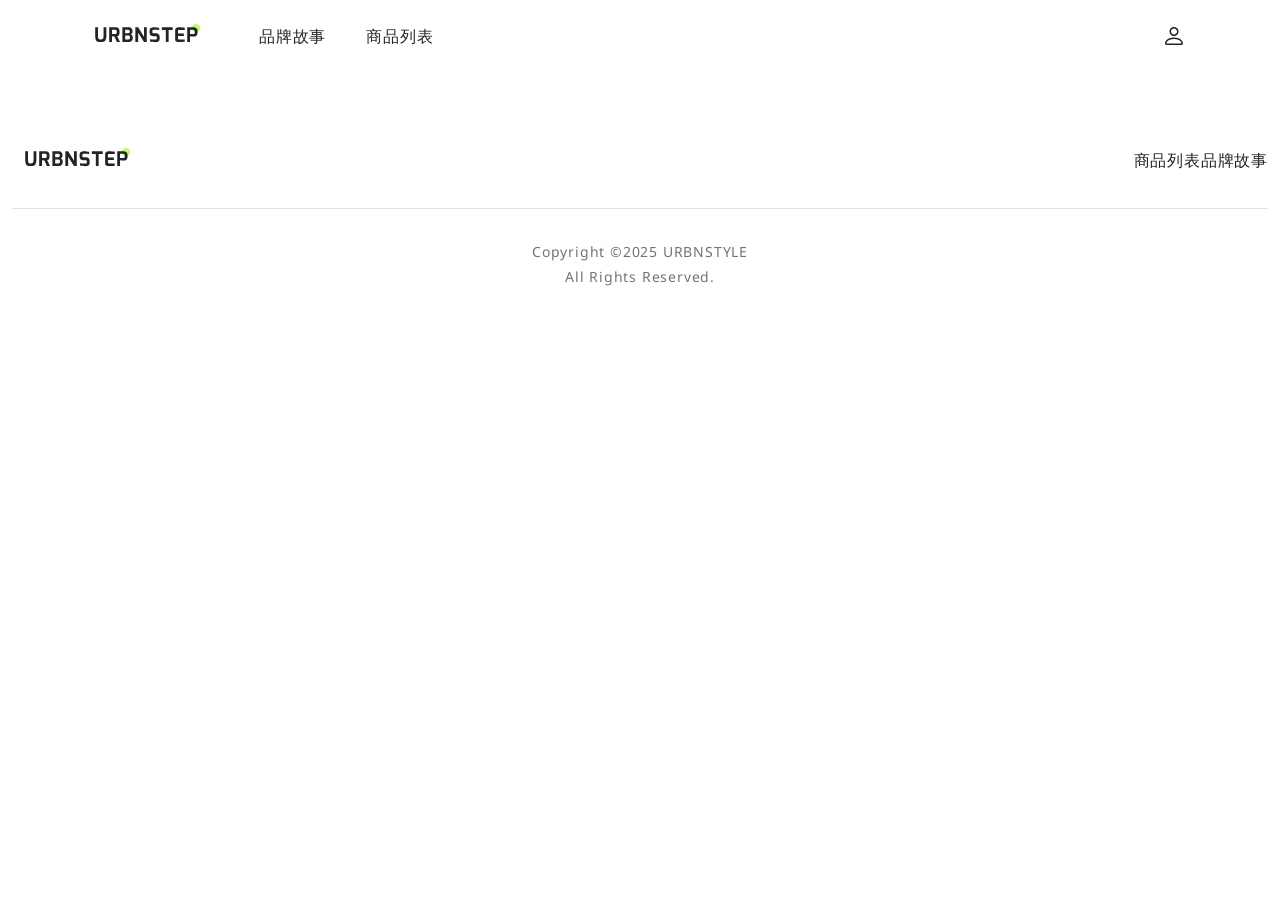
==== favorite.html @ 019b4534 "feat:新增 favorite 分支、新增 favorite.html" ====
<!doctype html>
<html lang="en">
  <head>
    <meta charset="UTF-8" />
    <meta name="viewport" content="width=device-width, initial-scale=1.0" />
    <title>Nelson的部落格</title>
    <link rel="preconnect" href="https://fonts.googleapis.com" />
    <link rel="preconnect" href="https://fonts.gstatic.com" crossorigin />
    <!-- GoogleFont -->
    <link
      href="https://fonts.googleapis.com/css2?family=Noto+Sans:ital,wght@0,100..900;1,100..900&display=swap"
      rel="stylesheet"
    />
    <link
      rel="stylesheet"
      href="https://fonts.googleapis.com/css2?family=Material+Symbols+Outlined"
    />
    <!-- BS5 CDN -->
    <link
      rel="stylesheet"
      href="https://cdn.jsdelivr.net/npm/bootstrap-icons@1.13.1/font/bootstrap-icons.min.css"
    />
    <link
      href="https://cdn.jsdelivr.net/npm/bootstrap@5.3.8/dist/css/bootstrap.min.css"
      rel="stylesheet"
      integrity="sha384-sRIl4kxILFvY47J16cr9ZwB07vP4J8+LH7qKQnuqkuIAvNWLzeN8tE5YBujZqJLB"
      crossorigin="anonymous"
    />
    <link rel="stylesheet" href="./css/main.css" />
  </head>
  <body>
    <!-- header -->
    <!-- 選單、會員按鈕、hero -->
    <header>
      <!-- 選單、會員按鈕 -->
      <!-- 桌面版 -->
      <nav class="container d-flex justify-content-between py-md3 p-7">
        <!-- 選單 -->
        <ul class="list-unstyled d-flex align-items-center">
          <li class="me-5">
            <a href="index.html">
              <h1>
                <img
                  src="./img/svg/logo/logo.svg"
                  alt="品牌標誌"
                  title="品牌標誌"
                />
              </h1>
            </a>
          </li>
          <li class="me-6 d-flex align-items-center main-nav d-none d-sm-flex">
            <a class="py-7 fw-medium me-6" href="＃">品牌故事</a>
            <a class="py-7 fw-medium me-6" href="#">商品列表</a>
          </li>
        </ul>
        <!-- 會員按鈕 -->
        <a class="p-7" href="#">
          <img
            src="./img/svg/icon/person.svg"
            alt="會員標誌"
            title="會員標誌"
          />
        </a>
      </nav>
      <!-- 手機版 -->
      <nav>
        <ul class="list-unstyled d-flex d-sm-none text-center">
          <li class="w-100">
            <a
              class="py-7 fw-medium w-100 bg-primary-100 nav-phone active"
              href="＃"
              >品牌故事</a
            >
          </li>
          <li class="w-100">
            <a class="py-7 fw-medium bg-primary-100 w-100 nav-phone" href="#"
              >商品列表</a
            >
          </li>
        </ul>
      </nav>
    </header>
    <!-- footer -->
    <!-- 優惠資訊、CTA、主選單、所有權 -->
    <footer>
      <!-- 主選單、所有權 -->
      <section class="py-sm-9 py-10 px-7">
        <!-- 主選單 -->
        <nav class="mb-4">
          <ul
            class="list-unstyled d-flex justify-content-between align-items-sm-center flex-sm-row flex-column"
          >
            <li class="mb-sm-0 mb-2">
              <a href="index.html">
                <img
                  src="./img/svg/logo/logo.svg"
                  alt="品牌標誌"
                  title="品牌標誌"
                />
              </a>
            </li>
            <li>
              <ul
                class="list-unstyled footer-nav d-flex flex-sm-row flex-column ms-7 ms-sm-0"
              >
                <li class="me-sm-6 me-0 py-7">
                  <a class="text-neutral-900 fw-medium" href="#">商品列表</a>
                </li>
                <li class="me-sm-6 me-0 py-7">
                  <a class="text-neutral-900 fw-medium" href="#">品牌故事</a>
                </li>
              </ul>
            </li>
          </ul>
        </nav>
        <!-- 所有權 -->
        <div class="pt-10 text-center border-top border-neutral-300">
          <div class="mb-1">
            <p class="text-neutral-600 fs-7 fw-normal">
              Copyright ©2025 URBNSTYLE
            </p>
          </div>
          <p class="text-neutral-600 fs-7 fw-normal">All Rights Reserved.</p>
        </div>
      </section>
    </footer>
  </body>
</html>
---- css/main.css ----
@import "variables.css";
@import "reset.css";
@import "utilities.css";
@import "components.css";
@import "page.css";
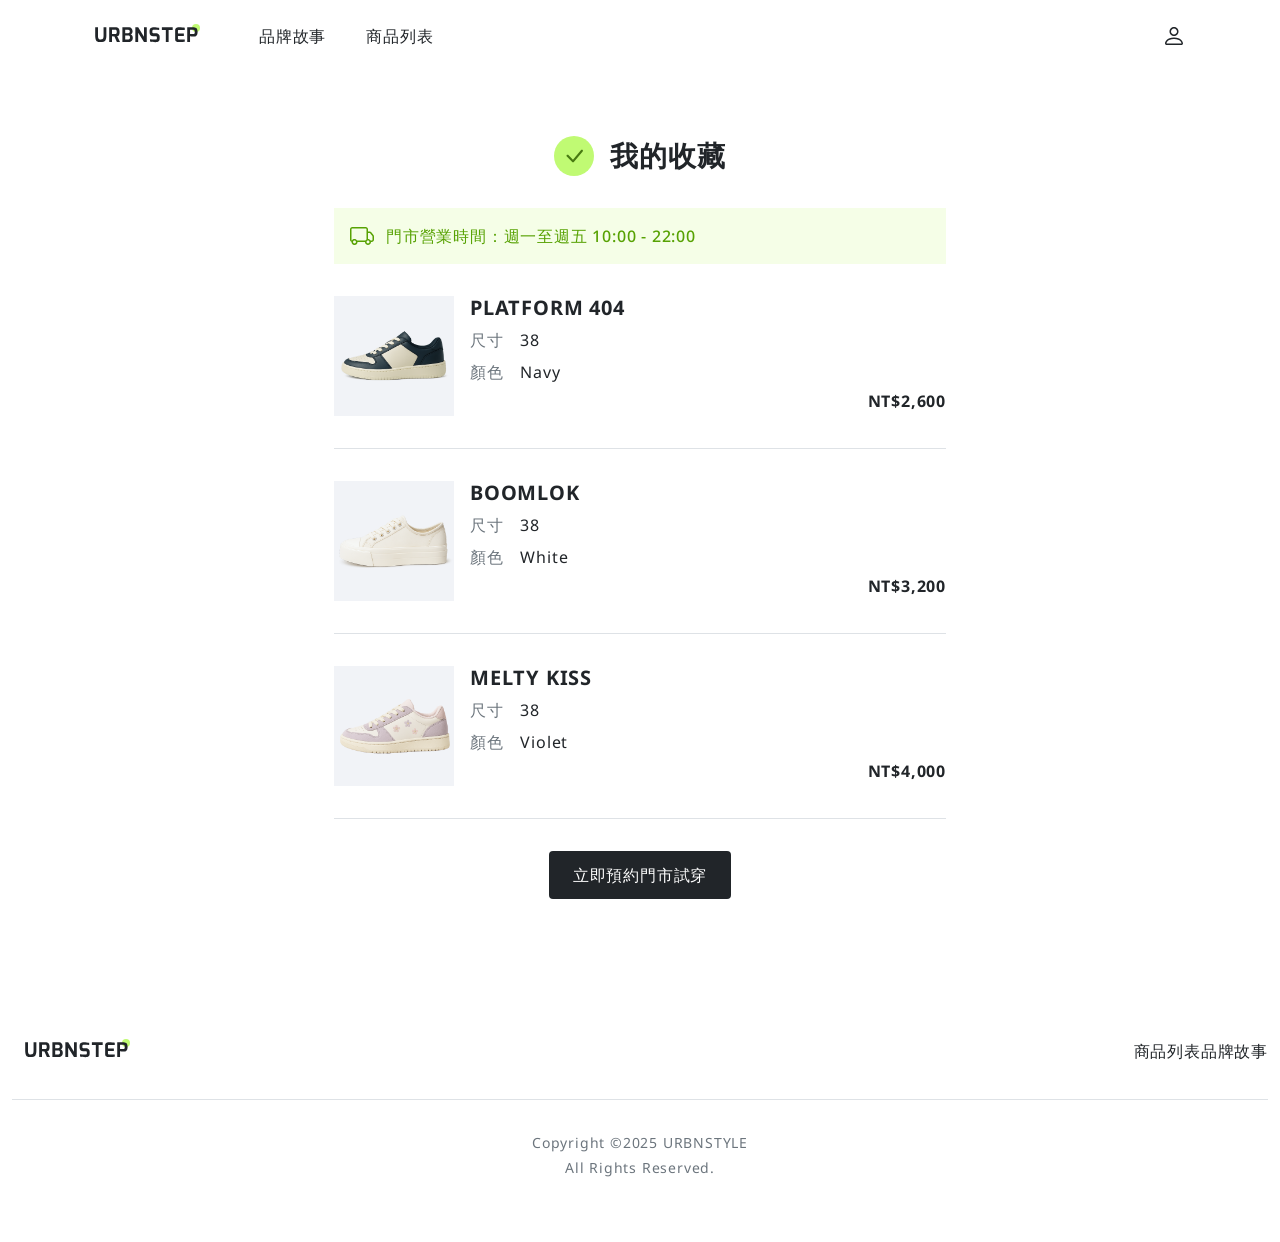
==== commit 3a874501: "feat:新增 favorite.html 內容" ====
--- a/favorite.html
+++ b/favorite.html
@@ -80,6 +80,124 @@
         </ul>
       </nav>
     </header>
+    <!-- main -->
+    <main class="py-sm-9 py-4">
+      <section class="container max-w-6">
+        <!-- 標題 -->
+        <div class="d-flex justify-content-center align-items-center mb-10">
+          <div class="bg-primary-300 rounded-circle p-2 me-3">
+            <img src="./img/svg/icon/check-lg.svg" alt="收藏" />
+          </div>
+          <h2 class="fs-3 text-neutral-900 fw-bold lh-1p2">我的收藏</h2>
+        </div>
+        <!-- 公告 -->
+        <div class="p-3 mb-10 bg-primary-100 d-flex">
+          <div class="me-7">
+            <img src="./img/svg/icon/truck.svg" alt="配送" />
+          </div>
+          <p class="text-primary-400 fw-medium">
+            門市營業時間：週一至週五 10:00 - 22:00
+          </p>
+        </div>
+        <!-- 收藏清單 -->
+        <ul class="list-unstyled favorite-list mb-10">
+          <li class="d-flex pb-10 mb-10 border-bottom border-neutral-300">
+            <!-- 商品圖片 -->
+            <div class="me-3">
+              <img class="max-w-5" src="./img/product.png" alt="鞋子" />
+            </div>
+            <!-- 商品資訊、價格 -->
+            <div class="flex-grow-1">
+              <!-- 商品資訊 -->
+              <div class="mb-2">
+                <div class="mb-2">
+                  <h3 class="text-neutral-900 fs-5 fw-bold lh-1p2">
+                    PLATFORM 404
+                  </h3>
+                </div>
+                <div class="mb-2">
+                  <p>
+                    <span class="me-7 text-neutral-600 fw-normal">尺寸</span>
+                    <span class="text-neutral-900 fw-normal">38</span>
+                  </p>
+                </div>
+                <p>
+                  <span class="me-7 text-neutral-600 fw-normal">顏色</span>
+                  <span class="text-neutral-900 fw-normal">Navy</span>
+                </p>
+              </div>
+              <!-- 商品價格 -->
+              <p class="text-neutral-900 fw-bold text-end lh-1p2">NT$2,600</p>
+            </div>
+          </li>
+          <li class="d-flex pb-10 mb-10 border-bottom border-neutral-300">
+            <!-- 商品圖片 -->
+            <div class="me-3">
+              <img class="max-w-5" src="./img/product-4.png" alt="鞋子" />
+            </div>
+            <!-- 商品資訊、價格 -->
+            <div class="flex-grow-1">
+              <!-- 商品資訊 -->
+              <div class="mb-2">
+                <div class="mb-2">
+                  <h3 class="text-neutral-900 fs-5 fw-bold lh-1p2">BOOMLOK</h3>
+                </div>
+                <div class="mb-2">
+                  <p>
+                    <span class="me-7 text-neutral-600 fw-normal">尺寸</span>
+                    <span class="text-neutral-900 fw-normal">38</span>
+                  </p>
+                </div>
+                <p>
+                  <span class="me-7 text-neutral-600 fw-normal">顏色</span>
+                  <span class="text-neutral-900 fw-normal">White</span>
+                </p>
+              </div>
+              <!-- 商品價格 -->
+              <p class="text-neutral-900 fw-bold text-end lh-1p2">NT$3,200</p>
+            </div>
+          </li>
+          <li class="d-flex pb-10 mb-10 border-bottom border-neutral-300">
+            <!-- 商品圖片 -->
+            <div class="me-3">
+              <img class="max-w-5" src="./img/product-3.png" alt="鞋子" />
+            </div>
+            <!-- 商品資訊、價格 -->
+            <div class="flex-grow-1">
+              <!-- 商品資訊 -->
+              <div class="mb-2">
+                <div class="mb-2">
+                  <h3 class="text-neutral-900 fs-5 fw-bold lh-1p2">
+                    MELTY KISS
+                  </h3>
+                </div>
+                <div class="mb-2">
+                  <p>
+                    <span class="me-7 text-neutral-600 fw-normal">尺寸</span>
+                    <span class="text-neutral-900 fw-normal">38</span>
+                  </p>
+                </div>
+                <p>
+                  <span class="me-7 text-neutral-600 fw-normal">顏色</span>
+                  <span class="text-neutral-900 fw-normal">Violet</span>
+                </p>
+              </div>
+              <!-- 商品價格 -->
+              <p class="text-neutral-900 fw-bold text-end lh-1p2">NT$4,000</p>
+            </div>
+          </li>
+        </ul>
+        <!-- CTA -->
+        <div class="text-center">
+          <a
+            class="btn-large btn-neutral-filled rounded-1 d-inline-block"
+            href="#"
+          >
+            立即預約門市試穿
+          </a>
+        </div>
+      </section>
+    </main>
     <!-- footer -->
     <!-- 優惠資訊、CTA、主選單、所有權 -->
     <footer>
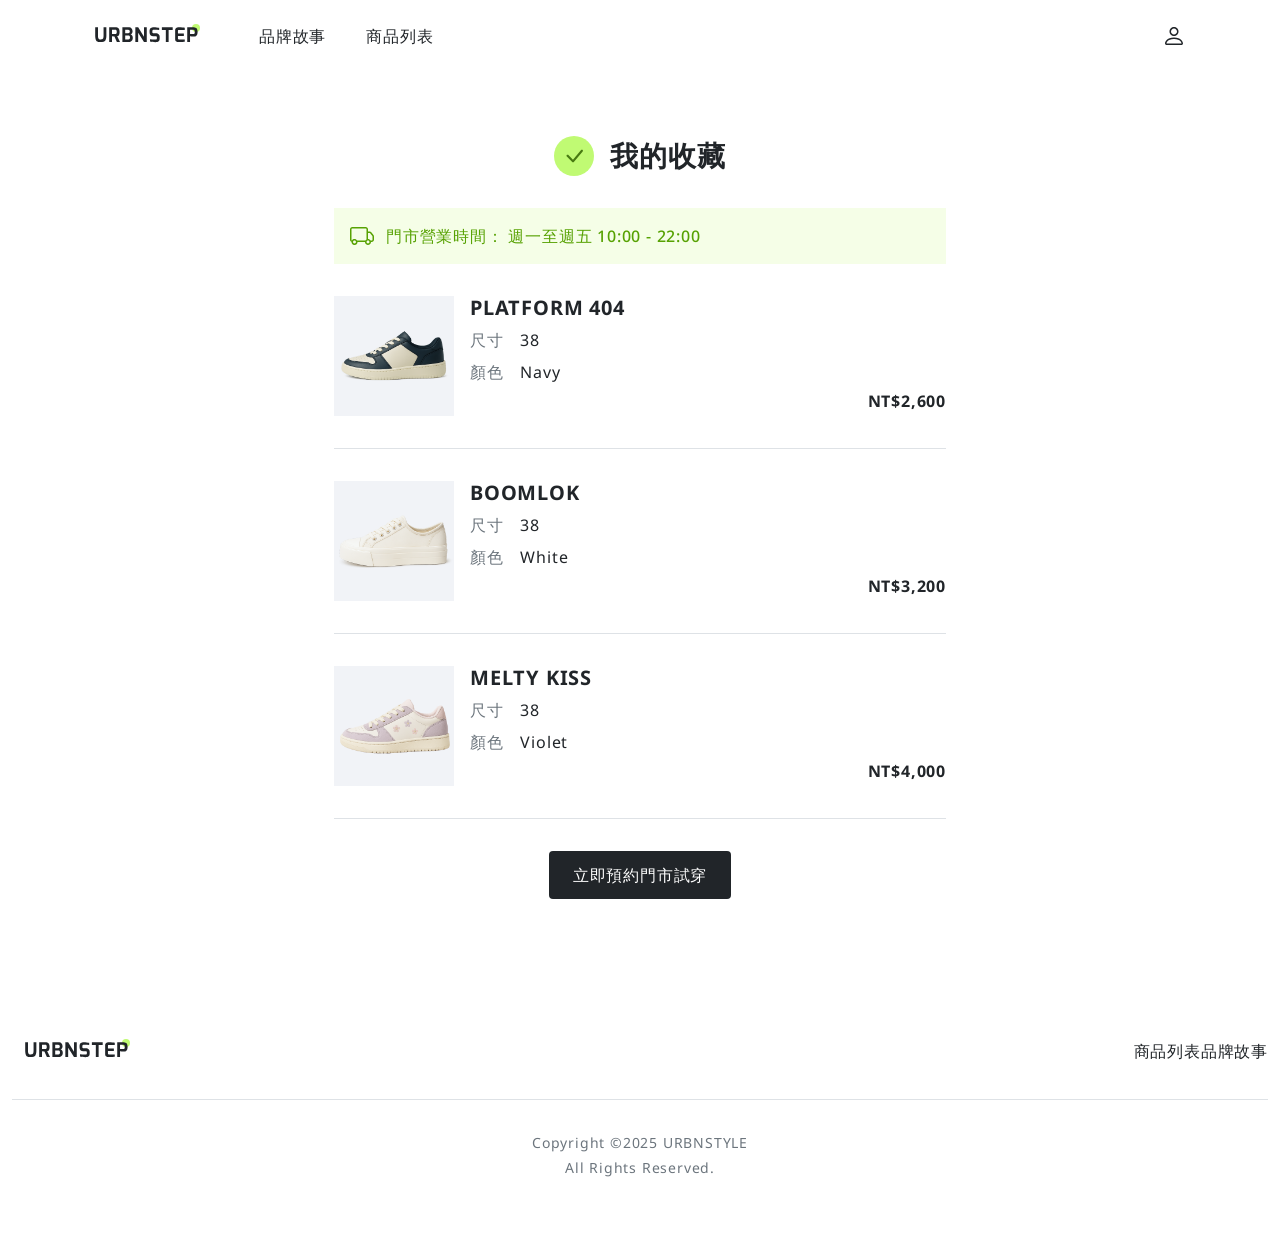
==== commit ff5fbbe4: "feat:新增 favorite.html RWD" ====
--- a/favorite.html
+++ b/favorite.html
@@ -84,23 +84,27 @@
     <main class="py-sm-9 py-4">
       <section class="container max-w-6">
         <!-- 標題 -->
-        <div class="d-flex justify-content-center align-items-center mb-10">
-          <div class="bg-primary-300 rounded-circle p-2 me-3">
+        <div
+          class="d-flex justify-content-center align-items-center mb-sm-10 mb-4"
+        >
+          <div class="bg-primary-300 rounded-circle p-sm-2 p-19 me-3">
             <img src="./img/svg/icon/check-lg.svg" alt="收藏" />
           </div>
-          <h2 class="fs-3 text-neutral-900 fw-bold lh-1p2">我的收藏</h2>
+          <h2 class="fs-sm-3 fs-4 text-neutral-900 fw-bold lh-1p2">我的收藏</h2>
         </div>
         <!-- 公告 -->
-        <div class="p-3 mb-10 bg-primary-100 d-flex">
+        <div class="p-3 mb-sm-10 mb-4 bg-primary-100 d-flex align-items-center">
           <div class="me-7">
             <img src="./img/svg/icon/truck.svg" alt="配送" />
           </div>
           <p class="text-primary-400 fw-medium">
-            門市營業時間：週一至週五 10:00 - 22:00
+            門市營業時間：
+            <br class="d-sm-none" />
+            週一至週五 10:00 - 22:00
           </p>
         </div>
         <!-- 收藏清單 -->
-        <ul class="list-unstyled favorite-list mb-10">
+        <ul class="list-unstyled favorite-list mb-sm-10 mb-4">
           <li class="d-flex pb-10 mb-10 border-bottom border-neutral-300">
             <!-- 商品圖片 -->
             <div class="me-3">
@@ -111,23 +115,29 @@
               <!-- 商品資訊 -->
               <div class="mb-2">
                 <div class="mb-2">
-                  <h3 class="text-neutral-900 fs-5 fw-bold lh-1p2">
+                  <h3 class="text-neutral-900 fs-sm-5 fs-6 fw-bold lh-1p2">
                     PLATFORM 404
                   </h3>
                 </div>
                 <div class="mb-2">
                   <p>
-                    <span class="me-7 text-neutral-600 fw-normal">尺寸</span>
+                    <span class="me-7 fs-sm-6 fs-7 text-neutral-600 fw-normal"
+                      >尺寸</span
+                    >
                     <span class="text-neutral-900 fw-normal">38</span>
                   </p>
                 </div>
                 <p>
-                  <span class="me-7 text-neutral-600 fw-normal">顏色</span>
+                  <span class="me-7 fs-sm-6 fs-7 text-neutral-600 fw-normal"
+                    >顏色</span
+                  >
                   <span class="text-neutral-900 fw-normal">Navy</span>
                 </p>
               </div>
               <!-- 商品價格 -->
-              <p class="text-neutral-900 fw-bold text-end lh-1p2">NT$2,600</p>
+              <p class="text-neutral-900 fw-bold text-sm-end lh-1p2">
+                NT$2,600
+              </p>
             </div>
           </li>
           <li class="d-flex pb-10 mb-10 border-bottom border-neutral-300">
@@ -140,21 +150,29 @@
               <!-- 商品資訊 -->
               <div class="mb-2">
                 <div class="mb-2">
-                  <h3 class="text-neutral-900 fs-5 fw-bold lh-1p2">BOOMLOK</h3>
+                  <h3 class="text-neutral-900 fs-sm-5 fs-6 fw-bold lh-1p2">
+                    BOOMLOK
+                  </h3>
                 </div>
                 <div class="mb-2">
                   <p>
-                    <span class="me-7 text-neutral-600 fw-normal">尺寸</span>
+                    <span class="me-7 fs-sm-6 fs-7 text-neutral-600 fw-normal"
+                      >尺寸</span
+                    >
                     <span class="text-neutral-900 fw-normal">38</span>
                   </p>
                 </div>
                 <p>
-                  <span class="me-7 text-neutral-600 fw-normal">顏色</span>
+                  <span class="me-7 fs-sm-6 fs-7 text-neutral-600 fw-normal"
+                    >顏色</span
+                  >
                   <span class="text-neutral-900 fw-normal">White</span>
                 </p>
               </div>
               <!-- 商品價格 -->
-              <p class="text-neutral-900 fw-bold text-end lh-1p2">NT$3,200</p>
+              <p class="text-neutral-900 fw-bold text-sm-end lh-1p2">
+                NT$3,200
+              </p>
             </div>
           </li>
           <li class="d-flex pb-10 mb-10 border-bottom border-neutral-300">
@@ -167,23 +185,29 @@
               <!-- 商品資訊 -->
               <div class="mb-2">
                 <div class="mb-2">
-                  <h3 class="text-neutral-900 fs-5 fw-bold lh-1p2">
+                  <h3 class="text-neutral-900 fs-sm-5 fs-6 fw-bold lh-1p2">
                     MELTY KISS
                   </h3>
                 </div>
                 <div class="mb-2">
                   <p>
-                    <span class="me-7 text-neutral-600 fw-normal">尺寸</span>
+                    <span class="me-7 fs-sm-6 fs-7 text-neutral-600 fw-normal"
+                      >尺寸</span
+                    >
                     <span class="text-neutral-900 fw-normal">38</span>
                   </p>
                 </div>
                 <p>
-                  <span class="me-7 text-neutral-600 fw-normal">顏色</span>
+                  <span class="me-7 fs-sm-6 fs-7 text-neutral-600 fw-normal"
+                    >顏色</span
+                  >
                   <span class="text-neutral-900 fw-normal">Violet</span>
                 </p>
               </div>
               <!-- 商品價格 -->
-              <p class="text-neutral-900 fw-bold text-end lh-1p2">NT$4,000</p>
+              <p class="text-neutral-900 fw-bold text-sm-end lh-1p2">
+                NT$4,000
+              </p>
             </div>
           </li>
         </ul>
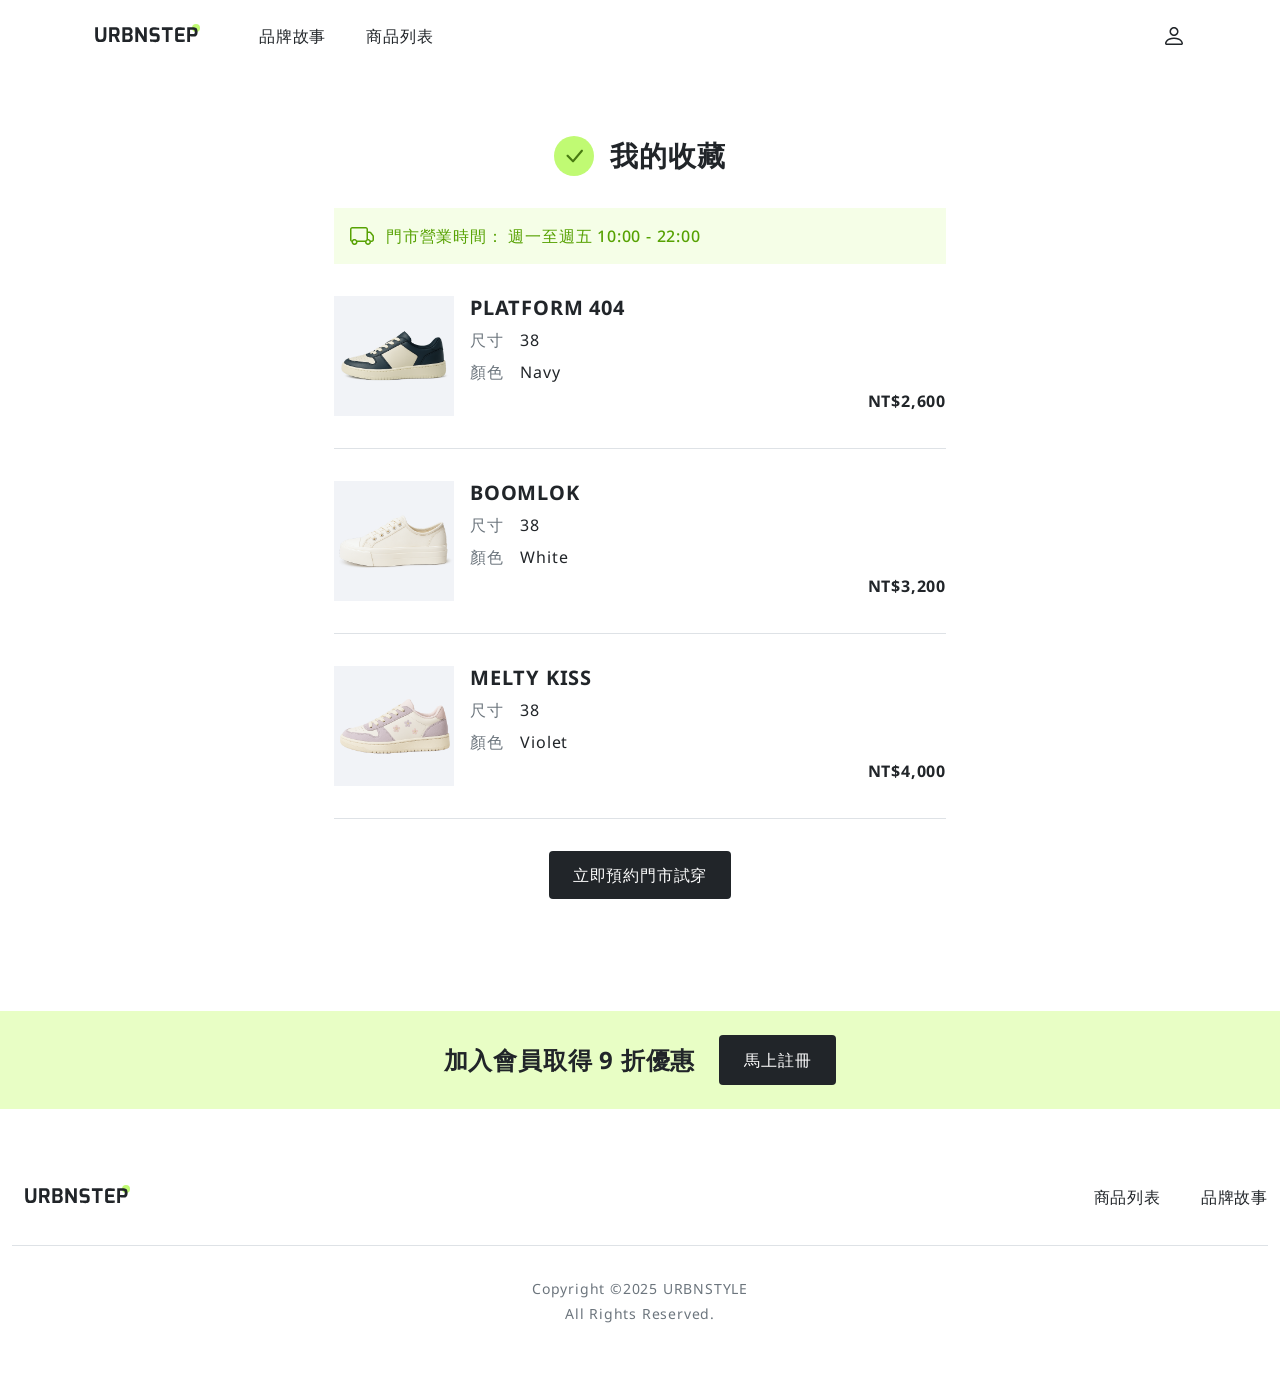
==== commit 0d2522df: "feat:新增 favorite.html 的頁面連結" ====
--- a/favorite.html
+++ b/favorite.html
@@ -49,12 +49,14 @@
             </a>
           </li>
           <li class="me-6 d-flex align-items-center main-nav d-none d-sm-flex">
-            <a class="py-7 fw-medium me-6" href="＃">品牌故事</a>
-            <a class="py-7 fw-medium me-6" href="#">商品列表</a>
+            <a class="py-7 fw-medium me-6" href="story.html">品牌故事</a>
+            <a class="py-7 fw-medium me-6" href="products_list.html"
+              >商品列表</a
+            >
           </li>
         </ul>
         <!-- 會員按鈕 -->
-        <a class="p-7" href="#">
+        <a class="p-7" href="login.html">
           <img
             src="./img/svg/icon/person.svg"
             alt="會員標誌"
@@ -68,12 +70,14 @@
           <li class="w-100">
             <a
               class="py-7 fw-medium w-100 bg-primary-100 nav-phone active"
-              href="＃"
+              href="story.html"
               >品牌故事</a
             >
           </li>
           <li class="w-100">
-            <a class="py-7 fw-medium bg-primary-100 w-100 nav-phone" href="#"
+            <a
+              class="py-7 fw-medium bg-primary-100 w-100 nav-phone"
+              href="products_list.html"
               >商品列表</a
             >
           </li>
@@ -225,6 +229,26 @@
     <!-- footer -->
     <!-- 優惠資訊、CTA、主選單、所有權 -->
     <footer>
+      <!-- 優惠資訊、CTA -->
+      <section class="pt-sm-5 pt-4">
+        <div class="py-4 bg-primary-200">
+          <!-- 優惠資訊、CTA -->
+          <div
+            class="container d-flex justify-content-center align-items-center"
+          >
+            <!-- 優惠資訊 -->
+            <div class="me-sm-4 me-3">
+              <h2 class="fs-sm-4 fs-5 fw-bold lh-1p2">加入會員取得 9 折優惠</h2>
+            </div>
+            <!-- CTA -->
+            <a
+              class="btn btn-sm-large btn-neutral-filled btn-small"
+              href="login.html"
+              >馬上註冊</a
+            >
+          </div>
+        </div>
+      </section>
       <!-- 主選單、所有權 -->
       <section class="py-sm-9 py-10 px-7">
         <!-- 主選單 -->
@@ -246,10 +270,16 @@
                 class="list-unstyled footer-nav d-flex flex-sm-row flex-column ms-7 ms-sm-0"
               >
                 <li class="me-sm-6 me-0 py-7">
-                  <a class="text-neutral-900 fw-medium" href="#">商品列表</a>
+                  <a
+                    class="text-neutral-900 fw-medium"
+                    href="products_list.html"
+                    >商品列表</a
+                  >
                 </li>
                 <li class="me-sm-6 me-0 py-7">
-                  <a class="text-neutral-900 fw-medium" href="#">品牌故事</a>
+                  <a class="text-neutral-900 fw-medium" href="story.html"
+                    >品牌故事</a
+                  >
                 </li>
               </ul>
             </li>
